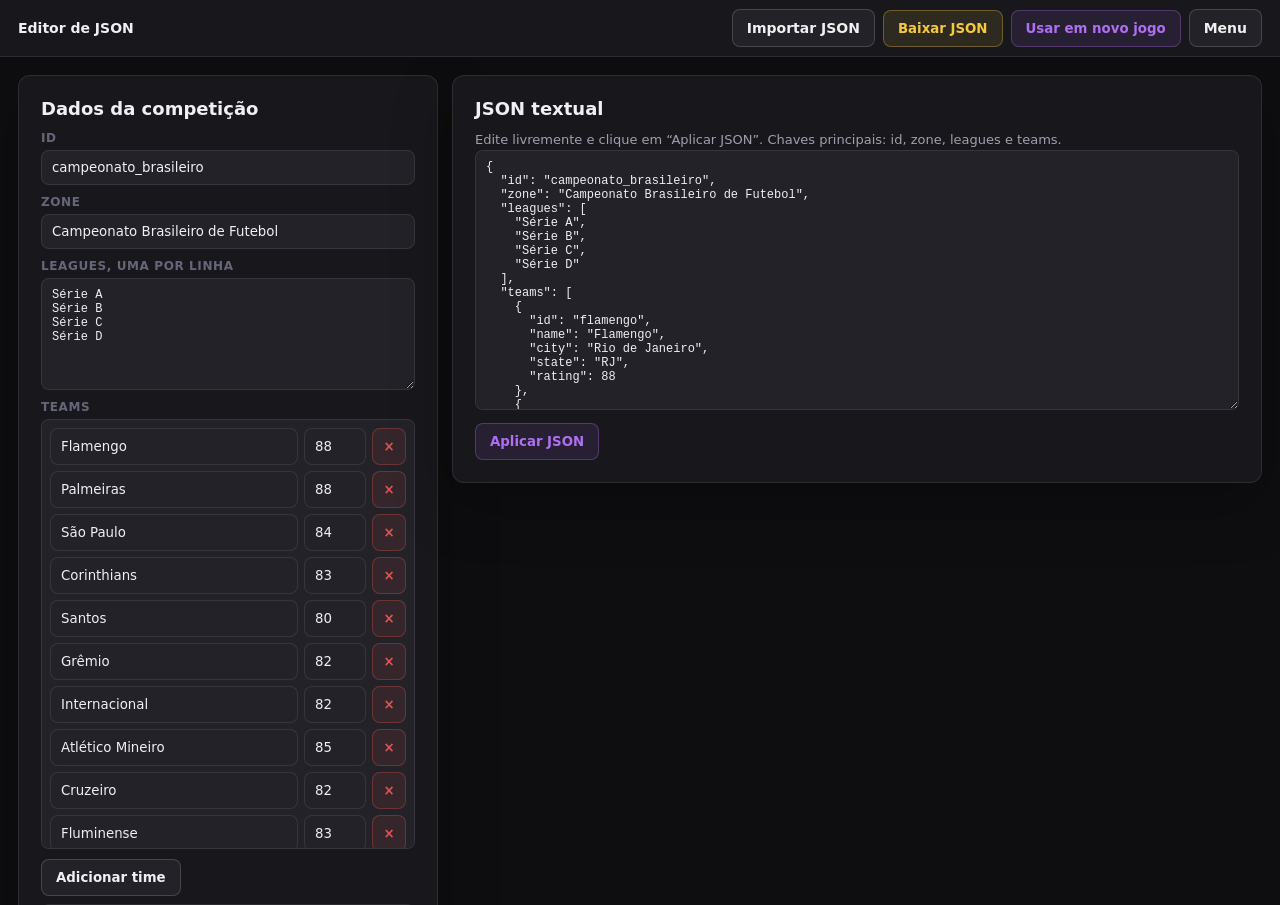
==== views/editor.html @ fa1780f6 "update" ====
<!DOCTYPE html><html lang="pt-BR"><head><meta charset="UTF-8"><meta name="viewport" content="width=device-width, initial-scale=1.0"><title>Editor</title><link rel="stylesheet" href="../css/style.css"></head><body>
<header class="topbar"><strong>Editor de JSON</strong><div class="row"><label class="btn">Importar JSON<input id="import" type="file" accept="application/json" hidden></label><button id="download" class="btn btn-gold">Baixar JSON</button><button id="save-config" class="btn btn-purple">Usar em novo jogo</button><a class="btn" href="menu.html">Menu</a></div></header>
<main class="content"><div class="editor-layout"><section class="card" style="width:100%"><h2>Dados da competição</h2><div class="field"><label>ID</label><input id="id" class="input"></div><div class="field"><label>Zone</label><input id="zone" class="input"></div><div class="field"><label>Leagues, uma por linha</label><textarea id="leagues" style="min-height:112px"></textarea></div><div class="field"><label>Teams</label><div id="teams" class="team-list"></div></div><button id="add-team" class="btn">Adicionar time</button><div id="validation" class="notice muted"></div></section><section class="card" style="width:100%"><h2>JSON textual</h2><p class="muted">Edite livremente e clique em “Aplicar JSON”. Chaves principais: id, zone, leagues e teams.</p><textarea id="json"></textarea><div class="row" style="margin-top:10px"><button id="apply-json" class="btn btn-purple">Aplicar JSON</button></div></section></div></main><script type="module" src="../js/editor.js"></script></body></html>
---- css/style.css ----
:root{--bg:#0e0e10;--surface:#18181c;--surface2:#222228;--surface3:#2a2a32;--border:rgba(255,255,255,.09);--border2:rgba(255,255,255,.16);--text:#f0f0f2;--text2:#a0a0ad;--text3:#66667a;--green:#22c97a;--red:#e25555;--gold:#f5c842;--purple:#b06ef3;--r:8px;--rl:12px}*{box-sizing:border-box;margin:0;padding:0}body{background:var(--bg);color:var(--text);font-family:'Segoe UI',system-ui,sans-serif;font-size:14px;min-height:100vh}a{color:inherit}.center-page{min-height:100vh;display:grid;place-items:center;padding:24px}.card{background:var(--surface);border:1px solid var(--border);border-radius:var(--rl);padding:22px;width:min(680px,96vw);box-shadow:0 20px 60px rgba(0,0,0,.25)}h1{font-size:26px;margin-bottom:4px}h2{font-size:18px;margin-bottom:12px}.muted{color:var(--text2);font-size:13px;line-height:1.45}.menu-actions{display:grid;gap:10px;margin-top:20px}.btn{padding:10px 14px;border-radius:var(--r);border:1px solid var(--border2);background:var(--surface2);color:var(--text);cursor:pointer;font-weight:600;transition:.13s;text-decoration:none;text-align:center;display:inline-flex;align-items:center;justify-content:center;gap:7px;font-family:inherit}.btn:hover:not(:disabled){background:var(--surface3)}.btn:disabled{opacity:.4;cursor:not-allowed}.btn-gold{background:rgba(245,200,66,.1);border-color:rgba(245,200,66,.32);color:var(--gold)}.btn-purple{background:rgba(176,110,243,.1);border-color:rgba(176,110,243,.32);color:var(--purple)}.btn-red{background:rgba(226,85,85,.1);border-color:rgba(226,85,85,.32);color:var(--red)}.row{display:flex;gap:8px;align-items:center;flex-wrap:wrap}.input,textarea,select{width:100%;background:var(--surface2);color:var(--text);border:1px solid var(--border);border-radius:var(--r);padding:9px 10px;font-family:inherit}textarea{min-height:260px;font-family:ui-monospace,Consolas,monospace;font-size:12px}.field{display:grid;gap:5px;margin:10px 0}.field label{font-size:12px;color:var(--text3);font-weight:700;text-transform:uppercase;letter-spacing:.05em}.topbar{min-height:52px;background:var(--surface);border-bottom:1px solid var(--border);display:flex;justify-content:space-between;align-items:center;padding:9px 18px;position:sticky;top:0;z-index:3;gap:10px;flex-wrap:wrap}.pill{font-size:12px;color:var(--text2);background:var(--surface2);border:1px solid var(--border);padding:4px 10px;border-radius:30px}.app{display:grid;grid-template-columns:260px 1fr;min-height:calc(100vh - 52px)}.sidebar{background:var(--surface);border-right:1px solid var(--border);padding:14px 10px;display:flex;flex-direction:column;gap:6px}.nav-item{padding:8px 10px;border-radius:var(--r);color:var(--text2);cursor:pointer;border:1px solid transparent}.nav-item:hover,.nav-item.active{background:var(--surface2);color:var(--text);border-color:var(--border2)}.sep{height:1px;background:var(--border);margin:8px 0}.sec-label{font-size:10px;color:var(--text3);font-weight:800;letter-spacing:.08em;text-transform:uppercase;padding:6px 8px}.content{padding:18px;overflow:auto;max-height:calc(100vh - 52px)}.tbl-wrap{background:var(--surface);border:1px solid var(--border);border-radius:var(--rl);overflow:auto;margin-top:12px}table{width:100%;border-collapse:collapse;min-width:720px}th,td{padding:7px 8px;border-bottom:1px solid var(--border);font-size:12px;text-align:center;white-space:nowrap}th{background:var(--surface2);color:var(--text3);text-transform:uppercase;font-size:10px;letter-spacing:.06em}td:first-child,th:first-child{text-align:left}.pos-promo{background:rgba(34,201,122,.06)}.pos-releg{background:rgba(226,85,85,.06)}.score-card,.save-card,.notice{background:var(--surface);border:1px solid var(--border);border-radius:var(--r);padding:10px 12px;margin:8px 0}.score-row{display:flex;justify-content:space-between;gap:10px;align-items:center}.score{font-weight:800;font-family:monospace;background:var(--surface2);border-radius:6px;padding:4px 10px}.editor-layout{display:grid;grid-template-columns:minmax(320px,420px) 1fr;gap:14px;align-items:start}.team-list{max-height:430px;overflow:auto;border:1px solid var(--border);border-radius:var(--r);padding:8px;background:var(--surface2)}.team-line{display:grid;grid-template-columns:1fr 62px 34px;gap:6px;margin-bottom:6px}.hidden{display:none!important}.good{color:var(--green)}.bad{color:var(--red)}.warning{color:var(--gold)}@media(max-width:800px){.app,.editor-layout{grid-template-columns:1fr}.sidebar{position:static}.content{max-height:none}.topbar{height:auto}.card{width:96vw}}
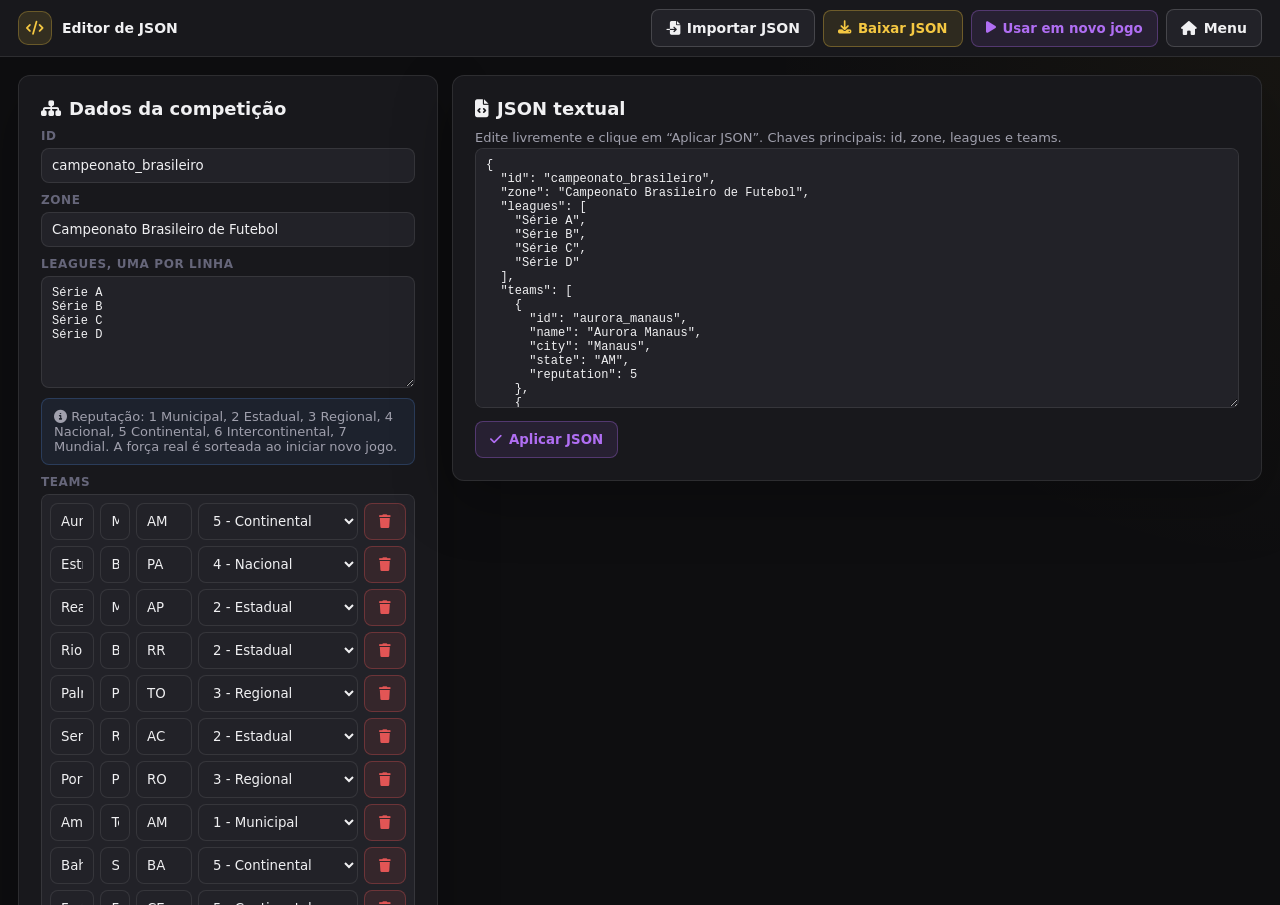
==== commit 4e48fdfe: "teste" ====
--- a/views/editor.html
+++ b/views/editor.html
@@ -1,3 +1,3 @@
-<!DOCTYPE html><html lang="pt-BR"><head><meta charset="UTF-8"><meta name="viewport" content="width=device-width, initial-scale=1.0"><title>Editor</title><link rel="stylesheet" href="../css/style.css"></head><body>
-<header class="topbar"><strong>Editor de JSON</strong><div class="row"><label class="btn">Importar JSON<input id="import" type="file" accept="application/json" hidden></label><button id="download" class="btn btn-gold">Baixar JSON</button><button id="save-config" class="btn btn-purple">Usar em novo jogo</button><a class="btn" href="menu.html">Menu</a></div></header>
-<main class="content"><div class="editor-layout"><section class="card" style="width:100%"><h2>Dados da competição</h2><div class="field"><label>ID</label><input id="id" class="input"></div><div class="field"><label>Zone</label><input id="zone" class="input"></div><div class="field"><label>Leagues, uma por linha</label><textarea id="leagues" style="min-height:112px"></textarea></div><div class="field"><label>Teams</label><div id="teams" class="team-list"></div></div><button id="add-team" class="btn">Adicionar time</button><div id="validation" class="notice muted"></div></section><section class="card" style="width:100%"><h2>JSON textual</h2><p class="muted">Edite livremente e clique em “Aplicar JSON”. Chaves principais: id, zone, leagues e teams.</p><textarea id="json"></textarea><div class="row" style="margin-top:10px"><button id="apply-json" class="btn btn-purple">Aplicar JSON</button></div></section></div></main><script type="module" src="../js/editor.js"></script></body></html>
+<!DOCTYPE html><html lang="pt-BR"><head><meta charset="UTF-8"><meta name="viewport" content="width=device-width, initial-scale=1.0"><title>Editor</title><link rel="stylesheet" href="https://cdnjs.cloudflare.com/ajax/libs/font-awesome/6.5.2/css/all.min.css"><link rel="stylesheet" href="../css/style.css"></head><body>
+<header class="topbar"><div class="brand"><div class="brand-icon"><i class="fa-solid fa-code"></i></div><strong>Editor de JSON</strong></div><div class="row"><label class="btn"><i class="fa-solid fa-file-import"></i>Importar JSON<input id="import" type="file" accept="application/json" hidden></label><button id="download" class="btn btn-gold"><i class="fa-solid fa-download"></i>Baixar JSON</button><button id="save-config" class="btn btn-purple"><i class="fa-solid fa-play"></i>Usar em novo jogo</button><a class="btn" href="menu.html"><i class="fa-solid fa-house"></i>Menu</a></div></header>
+<main class="content"><div class="editor-layout"><section class="card" style="width:100%"><h2 class="section-title"><i class="fa-solid fa-sitemap"></i>Dados da competição</h2><div class="field"><label>ID</label><input id="id" class="input"></div><div class="field"><label>Zone</label><input id="zone" class="input"></div><div class="field"><label>Leagues, uma por linha</label><textarea id="leagues" style="min-height:112px"></textarea></div><div class="hint"><i class="fa-solid fa-circle-info"></i> Reputação: 1 Municipal, 2 Estadual, 3 Regional, 4 Nacional, 5 Continental, 6 Intercontinental, 7 Mundial. A força real é sorteada ao iniciar novo jogo.</div><div class="field"><label>Teams</label><div id="teams" class="team-list"></div></div><button id="add-team" class="btn"><i class="fa-solid fa-plus"></i>Adicionar time</button><div id="validation" class="notice muted"></div></section><section class="card" style="width:100%"><h2 class="section-title"><i class="fa-solid fa-file-code"></i>JSON textual</h2><p class="muted">Edite livremente e clique em “Aplicar JSON”. Chaves principais: id, zone, leagues e teams.</p><textarea id="json"></textarea><div class="row" style="margin-top:10px"><button id="apply-json" class="btn btn-purple"><i class="fa-solid fa-check"></i>Aplicar JSON</button></div></section></div></main><script type="module" src="../js/editor.js"></script></body></html>
--- a/css/style.css
+++ b/css/style.css
@@ -1 +1,8 @@
-:root{--bg:#0e0e10;--surface:#18181c;--surface2:#222228;--surface3:#2a2a32;--border:rgba(255,255,255,.09);--border2:rgba(255,255,255,.16);--text:#f0f0f2;--text2:#a0a0ad;--text3:#66667a;--green:#22c97a;--red:#e25555;--gold:#f5c842;--purple:#b06ef3;--r:8px;--rl:12px}*{box-sizing:border-box;margin:0;padding:0}body{background:var(--bg);color:var(--text);font-family:'Segoe UI',system-ui,sans-serif;font-size:14px;min-height:100vh}a{color:inherit}.center-page{min-height:100vh;display:grid;place-items:center;padding:24px}.card{background:var(--surface);border:1px solid var(--border);border-radius:var(--rl);padding:22px;width:min(680px,96vw);box-shadow:0 20px 60px rgba(0,0,0,.25)}h1{font-size:26px;margin-bottom:4px}h2{font-size:18px;margin-bottom:12px}.muted{color:var(--text2);font-size:13px;line-height:1.45}.menu-actions{display:grid;gap:10px;margin-top:20px}.btn{padding:10px 14px;border-radius:var(--r);border:1px solid var(--border2);background:var(--surface2);color:var(--text);cursor:pointer;font-weight:600;transition:.13s;text-decoration:none;text-align:center;display:inline-flex;align-items:center;justify-content:center;gap:7px;font-family:inherit}.btn:hover:not(:disabled){background:var(--surface3)}.btn:disabled{opacity:.4;cursor:not-allowed}.btn-gold{background:rgba(245,200,66,.1);border-color:rgba(245,200,66,.32);color:var(--gold)}.btn-purple{background:rgba(176,110,243,.1);border-color:rgba(176,110,243,.32);color:var(--purple)}.btn-red{background:rgba(226,85,85,.1);border-color:rgba(226,85,85,.32);color:var(--red)}.row{display:flex;gap:8px;align-items:center;flex-wrap:wrap}.input,textarea,select{width:100%;background:var(--surface2);color:var(--text);border:1px solid var(--border);border-radius:var(--r);padding:9px 10px;font-family:inherit}textarea{min-height:260px;font-family:ui-monospace,Consolas,monospace;font-size:12px}.field{display:grid;gap:5px;margin:10px 0}.field label{font-size:12px;color:var(--text3);font-weight:700;text-transform:uppercase;letter-spacing:.05em}.topbar{min-height:52px;background:var(--surface);border-bottom:1px solid var(--border);display:flex;justify-content:space-between;align-items:center;padding:9px 18px;position:sticky;top:0;z-index:3;gap:10px;flex-wrap:wrap}.pill{font-size:12px;color:var(--text2);background:var(--surface2);border:1px solid var(--border);padding:4px 10px;border-radius:30px}.app{display:grid;grid-template-columns:260px 1fr;min-height:calc(100vh - 52px)}.sidebar{background:var(--surface);border-right:1px solid var(--border);padding:14px 10px;display:flex;flex-direction:column;gap:6px}.nav-item{padding:8px 10px;border-radius:var(--r);color:var(--text2);cursor:pointer;border:1px solid transparent}.nav-item:hover,.nav-item.active{background:var(--surface2);color:var(--text);border-color:var(--border2)}.sep{height:1px;background:var(--border);margin:8px 0}.sec-label{font-size:10px;color:var(--text3);font-weight:800;letter-spacing:.08em;text-transform:uppercase;padding:6px 8px}.content{padding:18px;overflow:auto;max-height:calc(100vh - 52px)}.tbl-wrap{background:var(--surface);border:1px solid var(--border);border-radius:var(--rl);overflow:auto;margin-top:12px}table{width:100%;border-collapse:collapse;min-width:720px}th,td{padding:7px 8px;border-bottom:1px solid var(--border);font-size:12px;text-align:center;white-space:nowrap}th{background:var(--surface2);color:var(--text3);text-transform:uppercase;font-size:10px;letter-spacing:.06em}td:first-child,th:first-child{text-align:left}.pos-promo{background:rgba(34,201,122,.06)}.pos-releg{background:rgba(226,85,85,.06)}.score-card,.save-card,.notice{background:var(--surface);border:1px solid var(--border);border-radius:var(--r);padding:10px 12px;margin:8px 0}.score-row{display:flex;justify-content:space-between;gap:10px;align-items:center}.score{font-weight:800;font-family:monospace;background:var(--surface2);border-radius:6px;padding:4px 10px}.editor-layout{display:grid;grid-template-columns:minmax(320px,420px) 1fr;gap:14px;align-items:start}.team-list{max-height:430px;overflow:auto;border:1px solid var(--border);border-radius:var(--r);padding:8px;background:var(--surface2)}.team-line{display:grid;grid-template-columns:1fr 62px 34px;gap:6px;margin-bottom:6px}.hidden{display:none!important}.good{color:var(--green)}.bad{color:var(--red)}.warning{color:var(--gold)}@media(max-width:800px){.app,.editor-layout{grid-template-columns:1fr}.sidebar{position:static}.content{max-height:none}.topbar{height:auto}.card{width:96vw}}
+:root{--bg:#0e0e10;--surface:#18181c;--surface2:#222228;--surface3:#2a2a32;--border:rgba(255,255,255,.09);--border2:rgba(255,255,255,.16);--text:#f0f0f2;--text2:#a0a0ad;--text3:#66667a;--green:#22c97a;--red:#e25555;--gold:#f5c842;--purple:#b06ef3;--r:8px;--rl:12px}*{box-sizing:border-box;margin:0;padding:0}body{background:var(--bg);color:var(--text);font-family:'Segoe UI',system-ui,sans-serif;font-size:14px;min-height:100vh}a{color:inherit}.center-page{min-height:100vh;display:grid;place-items:center;padding:24px}.card{background:var(--surface);border:1px solid var(--border);border-radius:var(--rl);padding:22px;width:min(680px,96vw);box-shadow:0 20px 60px rgba(0,0,0,.25)}h1{font-size:26px;margin-bottom:4px}h2{font-size:18px;margin-bottom:12px}.muted{color:var(--text2);font-size:13px;line-height:1.45}.menu-actions{display:grid;gap:10px;margin-top:20px}.btn{padding:10px 14px;border-radius:var(--r);border:1px solid var(--border2);background:var(--surface2);color:var(--text);cursor:pointer;font-weight:600;transition:.13s;text-decoration:none;text-align:center;display:inline-flex;align-items:center;justify-content:center;gap:7px;font-family:inherit}.btn:hover:not(:disabled){background:var(--surface3)}.btn:disabled{opacity:.4;cursor:not-allowed}.btn-gold{background:rgba(245,200,66,.1);border-color:rgba(245,200,66,.32);color:var(--gold)}.btn-purple{background:rgba(176,110,243,.1);border-color:rgba(176,110,243,.32);color:var(--purple)}.btn-red{background:rgba(226,85,85,.1);border-color:rgba(226,85,85,.32);color:var(--red)}.row{display:flex;gap:8px;align-items:center;flex-wrap:wrap}.input,textarea,select{width:100%;background:var(--surface2);color:var(--text);border:1px solid var(--border);border-radius:var(--r);padding:9px 10px;font-family:inherit}textarea{min-height:260px;font-family:ui-monospace,Consolas,monospace;font-size:12px}.field{display:grid;gap:5px;margin:10px 0}.field label{font-size:12px;color:var(--text3);font-weight:700;text-transform:uppercase;letter-spacing:.05em}.topbar{min-height:52px;background:var(--surface);border-bottom:1px solid var(--border);display:flex;justify-content:space-between;align-items:center;padding:9px 18px;position:sticky;top:0;z-index:3;gap:10px;flex-wrap:wrap}.pill{font-size:12px;color:var(--text2);background:var(--surface2);border:1px solid var(--border);padding:4px 10px;border-radius:30px}.app{display:grid;grid-template-columns:260px 1fr;min-height:calc(100vh - 52px)}.sidebar{background:var(--surface);border-right:1px solid var(--border);padding:14px 10px;display:flex;flex-direction:column;gap:6px}.nav-item{padding:8px 10px;border-radius:var(--r);color:var(--text2);cursor:pointer;border:1px solid transparent}.nav-item:hover,.nav-item.active{background:var(--surface2);color:var(--text);border-color:var(--border2)}.sep{height:1px;background:var(--border);margin:8px 0}.sec-label{font-size:10px;color:var(--text3);font-weight:800;letter-spacing:.08em;text-transform:uppercase;padding:6px 8px}.content{padding:18px;overflow:auto;max-height:calc(100vh - 52px)}.tbl-wrap{background:var(--surface);border:1px solid var(--border);border-radius:var(--rl);overflow:auto;margin-top:12px}table{width:100%;border-collapse:collapse;min-width:720px}th,td{padding:7px 8px;border-bottom:1px solid var(--border);font-size:12px;text-align:center;white-space:nowrap}th{background:var(--surface2);color:var(--text3);text-transform:uppercase;font-size:10px;letter-spacing:.06em}td:first-child,th:first-child{text-align:left}.pos-promo{background:rgba(34,201,122,.06)}.pos-releg{background:rgba(226,85,85,.06)}.score-card,.save-card,.notice{background:var(--surface);border:1px solid var(--border);border-radius:var(--r);padding:10px 12px;margin:8px 0}.score-row{display:flex;justify-content:space-between;gap:10px;align-items:center}.score{font-weight:800;font-family:monospace;background:var(--surface2);border-radius:6px;padding:4px 10px}.editor-layout{display:grid;grid-template-columns:minmax(320px,420px) 1fr;gap:14px;align-items:start}.team-list{max-height:430px;overflow:auto;border:1px solid var(--border);border-radius:var(--r);padding:8px;background:var(--surface2)}.team-line{display:grid;grid-template-columns:1.5fr 1fr 56px 160px 42px;gap:6px;margin-bottom:6px}.hidden{display:none!important}.good{color:var(--green)}.bad{color:var(--red)}.warning{color:var(--gold)}@media(max-width:800px){.app,.editor-layout{grid-template-columns:1fr}.sidebar{position:static}.content{max-height:none}.topbar{height:auto}.card{width:96vw}}
+
+.brand{display:flex;align-items:center;gap:10px}.brand-icon{display:grid;place-items:center;width:34px;height:34px;border-radius:10px;background:rgba(245,200,66,.12);border:1px solid rgba(245,200,66,.28);color:var(--gold)}
+.dashboard{display:grid;grid-template-columns:repeat(3,minmax(140px,1fr));gap:10px;margin-bottom:14px}.stat-card{background:var(--surface);border:1px solid var(--border);border-radius:var(--r);padding:12px}.stat-card .label{font-size:10px;color:var(--text3);text-transform:uppercase;letter-spacing:.07em;font-weight:800}.stat-card .value{font-size:18px;font-weight:800;margin-top:4px}.sidebar .btn,.sidebar .nav-item{justify-content:flex-start}.nav-item{display:flex;align-items:center;gap:8px}.nav-item .muted{margin-left:auto}.menu-actions .btn{justify-content:flex-start;padding:13px 15px}.score-card{border-left:3px solid var(--gold)}.save-card{border-left:3px solid var(--purple)}tbody td:first-child{min-width:260px}.hint{background:rgba(91,156,246,.08);border:1px solid rgba(91,156,246,.22);border-radius:var(--r);padding:10px 12px;margin:10px 0;color:var(--text2);font-size:13px}.section-title{display:flex;align-items:center;gap:8px;margin-bottom:10px}@media(max-width:900px){.dashboard{grid-template-columns:1fr}.team-line{grid-template-columns:1fr 1fr}.team-line .rm{grid-column:1/-1}}
+
+/* V3 manager polish */
+.manager-header{display:flex;align-items:center;justify-content:space-between;gap:14px;margin-bottom:16px;background:linear-gradient(180deg,var(--surface),rgba(24,24,28,.72));border:1px solid var(--border);border-radius:var(--rl);padding:16px 18px}.manager-header h1{font-size:24px;margin:2px 0 0}.round-box{background:var(--surface2);border:1px solid var(--border);border-radius:var(--r);padding:10px 14px;text-align:right;min-width:112px}.round-box strong{display:block;font-size:18px}.section-head{display:flex;align-items:flex-end;justify-content:space-between;gap:12px;flex-wrap:wrap}.legend-mini{display:flex;gap:12px;color:var(--text2);font-size:12px}.standings-table{min-width:760px}.standings-table th,.standings-table td{padding:8px 9px}.pos-col{width:42px;text-align:center!important;color:var(--text3)}.club-col{text-align:left!important;min-width:220px}.status-col{width:38px;color:var(--text3)}.pos-promo{background:linear-gradient(90deg,rgba(34,201,122,.10),transparent 75%)}.pos-releg{background:linear-gradient(90deg,rgba(226,85,85,.10),transparent 75%)}.pos-promo .status-col{color:var(--green)}.pos-releg .status-col{color:var(--red)}.score-card{padding:9px 11px}.sidebar{gap:5px}.sidebar .btn{padding:9px 11px}.nav-item{padding:8px 10px}.dashboard{display:none}.notice p{margin-top:6px}.notice i{width:16px}.content{background:radial-gradient(circle at top right,rgba(245,200,66,.04),transparent 34%)}
+@media(max-width:800px){.manager-header{align-items:flex-start;flex-direction:column}.round-box{text-align:left}.section-head{align-items:flex-start}.legend-mini{width:100%;justify-content:flex-start}}
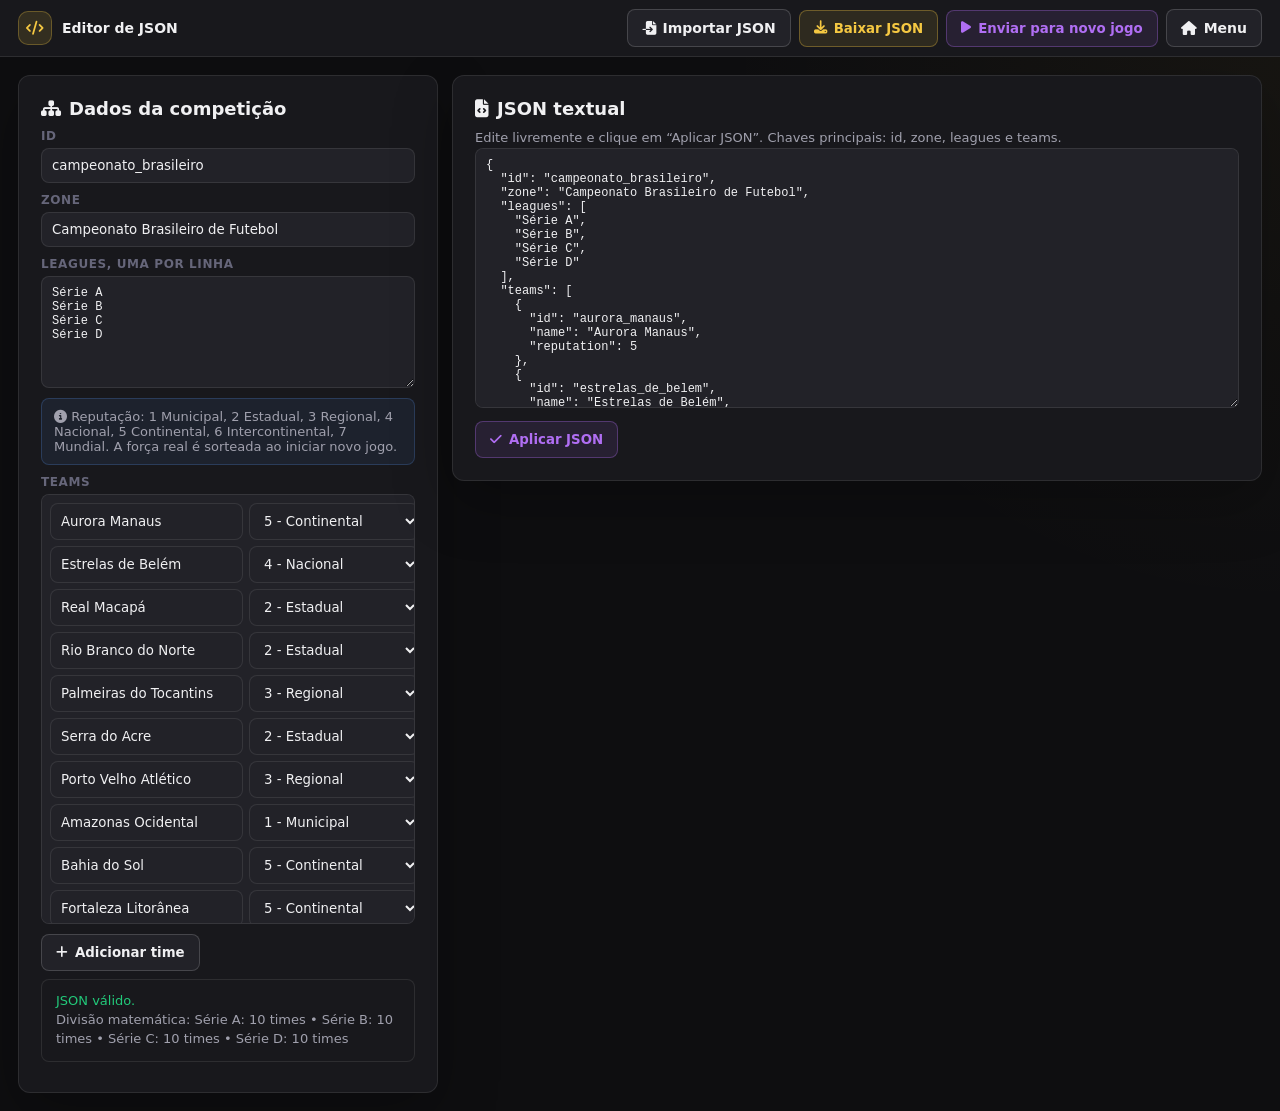
==== commit 9f7b3d65: "atualização" ====
--- a/views/editor.html
+++ b/views/editor.html
@@ -1,3 +1,3 @@
 <!DOCTYPE html><html lang="pt-BR"><head><meta charset="UTF-8"><meta name="viewport" content="width=device-width, initial-scale=1.0"><title>Editor</title><link rel="stylesheet" href="https://cdnjs.cloudflare.com/ajax/libs/font-awesome/6.5.2/css/all.min.css"><link rel="stylesheet" href="../css/style.css"></head><body>
-<header class="topbar"><div class="brand"><div class="brand-icon"><i class="fa-solid fa-code"></i></div><strong>Editor de JSON</strong></div><div class="row"><label class="btn"><i class="fa-solid fa-file-import"></i>Importar JSON<input id="import" type="file" accept="application/json" hidden></label><button id="download" class="btn btn-gold"><i class="fa-solid fa-download"></i>Baixar JSON</button><button id="save-config" class="btn btn-purple"><i class="fa-solid fa-play"></i>Usar em novo jogo</button><a class="btn" href="menu.html"><i class="fa-solid fa-house"></i>Menu</a></div></header>
+<header class="topbar"><div class="brand"><div class="brand-icon"><i class="fa-solid fa-code"></i></div><strong>Editor de JSON</strong></div><div class="row"><label class="btn"><i class="fa-solid fa-file-import"></i>Importar JSON<input id="import" type="file" accept="application/json" hidden></label><button id="download" class="btn btn-gold"><i class="fa-solid fa-download"></i>Baixar JSON</button><button id="save-config" class="btn btn-purple"><i class="fa-solid fa-play"></i>Enviar para novo jogo</button><a class="btn" href="menu.html"><i class="fa-solid fa-house"></i>Menu</a></div></header>
 <main class="content"><div class="editor-layout"><section class="card" style="width:100%"><h2 class="section-title"><i class="fa-solid fa-sitemap"></i>Dados da competição</h2><div class="field"><label>ID</label><input id="id" class="input"></div><div class="field"><label>Zone</label><input id="zone" class="input"></div><div class="field"><label>Leagues, uma por linha</label><textarea id="leagues" style="min-height:112px"></textarea></div><div class="hint"><i class="fa-solid fa-circle-info"></i> Reputação: 1 Municipal, 2 Estadual, 3 Regional, 4 Nacional, 5 Continental, 6 Intercontinental, 7 Mundial. A força real é sorteada ao iniciar novo jogo.</div><div class="field"><label>Teams</label><div id="teams" class="team-list"></div></div><button id="add-team" class="btn"><i class="fa-solid fa-plus"></i>Adicionar time</button><div id="validation" class="notice muted"></div></section><section class="card" style="width:100%"><h2 class="section-title"><i class="fa-solid fa-file-code"></i>JSON textual</h2><p class="muted">Edite livremente e clique em “Aplicar JSON”. Chaves principais: id, zone, leagues e teams.</p><textarea id="json"></textarea><div class="row" style="margin-top:10px"><button id="apply-json" class="btn btn-purple"><i class="fa-solid fa-check"></i>Aplicar JSON</button></div></section></div></main><script type="module" src="../js/editor.js"></script></body></html>
--- a/css/style.css
+++ b/css/style.css
@@ -1,8 +1 @@
-:root{--bg:#0e0e10;--surface:#18181c;--surface2:#222228;--surface3:#2a2a32;--border:rgba(255,255,255,.09);--border2:rgba(255,255,255,.16);--text:#f0f0f2;--text2:#a0a0ad;--text3:#66667a;--green:#22c97a;--red:#e25555;--gold:#f5c842;--purple:#b06ef3;--r:8px;--rl:12px}*{box-sizing:border-box;margin:0;padding:0}body{background:var(--bg);color:var(--text);font-family:'Segoe UI',system-ui,sans-serif;font-size:14px;min-height:100vh}a{color:inherit}.center-page{min-height:100vh;display:grid;place-items:center;padding:24px}.card{background:var(--surface);border:1px solid var(--border);border-radius:var(--rl);padding:22px;width:min(680px,96vw);box-shadow:0 20px 60px rgba(0,0,0,.25)}h1{font-size:26px;margin-bottom:4px}h2{font-size:18px;margin-bottom:12px}.muted{color:var(--text2);font-size:13px;line-height:1.45}.menu-actions{display:grid;gap:10px;margin-top:20px}.btn{padding:10px 14px;border-radius:var(--r);border:1px solid var(--border2);background:var(--surface2);color:var(--text);cursor:pointer;font-weight:600;transition:.13s;text-decoration:none;text-align:center;display:inline-flex;align-items:center;justify-content:center;gap:7px;font-family:inherit}.btn:hover:not(:disabled){background:var(--surface3)}.btn:disabled{opacity:.4;cursor:not-allowed}.btn-gold{background:rgba(245,200,66,.1);border-color:rgba(245,200,66,.32);color:var(--gold)}.btn-purple{background:rgba(176,110,243,.1);border-color:rgba(176,110,243,.32);color:var(--purple)}.btn-red{background:rgba(226,85,85,.1);border-color:rgba(226,85,85,.32);color:var(--red)}.row{display:flex;gap:8px;align-items:center;flex-wrap:wrap}.input,textarea,select{width:100%;background:var(--surface2);color:var(--text);border:1px solid var(--border);border-radius:var(--r);padding:9px 10px;font-family:inherit}textarea{min-height:260px;font-family:ui-monospace,Consolas,monospace;font-size:12px}.field{display:grid;gap:5px;margin:10px 0}.field label{font-size:12px;color:var(--text3);font-weight:700;text-transform:uppercase;letter-spacing:.05em}.topbar{min-height:52px;background:var(--surface);border-bottom:1px solid var(--border);display:flex;justify-content:space-between;align-items:center;padding:9px 18px;position:sticky;top:0;z-index:3;gap:10px;flex-wrap:wrap}.pill{font-size:12px;color:var(--text2);background:var(--surface2);border:1px solid var(--border);padding:4px 10px;border-radius:30px}.app{display:grid;grid-template-columns:260px 1fr;min-height:calc(100vh - 52px)}.sidebar{background:var(--surface);border-right:1px solid var(--border);padding:14px 10px;display:flex;flex-direction:column;gap:6px}.nav-item{padding:8px 10px;border-radius:var(--r);color:var(--text2);cursor:pointer;border:1px solid transparent}.nav-item:hover,.nav-item.active{background:var(--surface2);color:var(--text);border-color:var(--border2)}.sep{height:1px;background:var(--border);margin:8px 0}.sec-label{font-size:10px;color:var(--text3);font-weight:800;letter-spacing:.08em;text-transform:uppercase;padding:6px 8px}.content{padding:18px;overflow:auto;max-height:calc(100vh - 52px)}.tbl-wrap{background:var(--surface);border:1px solid var(--border);border-radius:var(--rl);overflow:auto;margin-top:12px}table{width:100%;border-collapse:collapse;min-width:720px}th,td{padding:7px 8px;border-bottom:1px solid var(--border);font-size:12px;text-align:center;white-space:nowrap}th{background:var(--surface2);color:var(--text3);text-transform:uppercase;font-size:10px;letter-spacing:.06em}td:first-child,th:first-child{text-align:left}.pos-promo{background:rgba(34,201,122,.06)}.pos-releg{background:rgba(226,85,85,.06)}.score-card,.save-card,.notice{background:var(--surface);border:1px solid var(--border);border-radius:var(--r);padding:10px 12px;margin:8px 0}.score-row{display:flex;justify-content:space-between;gap:10px;align-items:center}.score{font-weight:800;font-family:monospace;background:var(--surface2);border-radius:6px;padding:4px 10px}.editor-layout{display:grid;grid-template-columns:minmax(320px,420px) 1fr;gap:14px;align-items:start}.team-list{max-height:430px;overflow:auto;border:1px solid var(--border);border-radius:var(--r);padding:8px;background:var(--surface2)}.team-line{display:grid;grid-template-columns:1.5fr 1fr 56px 160px 42px;gap:6px;margin-bottom:6px}.hidden{display:none!important}.good{color:var(--green)}.bad{color:var(--red)}.warning{color:var(--gold)}@media(max-width:800px){.app,.editor-layout{grid-template-columns:1fr}.sidebar{position:static}.content{max-height:none}.topbar{height:auto}.card{width:96vw}}
-
-.brand{display:flex;align-items:center;gap:10px}.brand-icon{display:grid;place-items:center;width:34px;height:34px;border-radius:10px;background:rgba(245,200,66,.12);border:1px solid rgba(245,200,66,.28);color:var(--gold)}
-.dashboard{display:grid;grid-template-columns:repeat(3,minmax(140px,1fr));gap:10px;margin-bottom:14px}.stat-card{background:var(--surface);border:1px solid var(--border);border-radius:var(--r);padding:12px}.stat-card .label{font-size:10px;color:var(--text3);text-transform:uppercase;letter-spacing:.07em;font-weight:800}.stat-card .value{font-size:18px;font-weight:800;margin-top:4px}.sidebar .btn,.sidebar .nav-item{justify-content:flex-start}.nav-item{display:flex;align-items:center;gap:8px}.nav-item .muted{margin-left:auto}.menu-actions .btn{justify-content:flex-start;padding:13px 15px}.score-card{border-left:3px solid var(--gold)}.save-card{border-left:3px solid var(--purple)}tbody td:first-child{min-width:260px}.hint{background:rgba(91,156,246,.08);border:1px solid rgba(91,156,246,.22);border-radius:var(--r);padding:10px 12px;margin:10px 0;color:var(--text2);font-size:13px}.section-title{display:flex;align-items:center;gap:8px;margin-bottom:10px}@media(max-width:900px){.dashboard{grid-template-columns:1fr}.team-line{grid-template-columns:1fr 1fr}.team-line .rm{grid-column:1/-1}}
-
-/* V3 manager polish */
-.manager-header{display:flex;align-items:center;justify-content:space-between;gap:14px;margin-bottom:16px;background:linear-gradient(180deg,var(--surface),rgba(24,24,28,.72));border:1px solid var(--border);border-radius:var(--rl);padding:16px 18px}.manager-header h1{font-size:24px;margin:2px 0 0}.round-box{background:var(--surface2);border:1px solid var(--border);border-radius:var(--r);padding:10px 14px;text-align:right;min-width:112px}.round-box strong{display:block;font-size:18px}.section-head{display:flex;align-items:flex-end;justify-content:space-between;gap:12px;flex-wrap:wrap}.legend-mini{display:flex;gap:12px;color:var(--text2);font-size:12px}.standings-table{min-width:760px}.standings-table th,.standings-table td{padding:8px 9px}.pos-col{width:42px;text-align:center!important;color:var(--text3)}.club-col{text-align:left!important;min-width:220px}.status-col{width:38px;color:var(--text3)}.pos-promo{background:linear-gradient(90deg,rgba(34,201,122,.10),transparent 75%)}.pos-releg{background:linear-gradient(90deg,rgba(226,85,85,.10),transparent 75%)}.pos-promo .status-col{color:var(--green)}.pos-releg .status-col{color:var(--red)}.score-card{padding:9px 11px}.sidebar{gap:5px}.sidebar .btn{padding:9px 11px}.nav-item{padding:8px 10px}.dashboard{display:none}.notice p{margin-top:6px}.notice i{width:16px}.content{background:radial-gradient(circle at top right,rgba(245,200,66,.04),transparent 34%)}
-@media(max-width:800px){.manager-header{align-items:flex-start;flex-direction:column}.round-box{text-align:left}.section-head{align-items:flex-start}.legend-mini{width:100%;justify-content:flex-start}}
+:root{--bg:#0e0e10;--surface:#18181c;--surface2:#222228;--surface3:#2a2a32;--border:rgba(255,255,255,.09);--border2:rgba(255,255,255,.16);--text:#f0f0f2;--text2:#a0a0ad;--text3:#66667a;--green:#22c97a;--red:#e25555;--gold:#f5c842;--purple:#b06ef3;--blue:#5b9cf6;--r:8px;--rl:12px}*{box-sizing:border-box;margin:0;padding:0}body{background:var(--bg);color:var(--text);font-family:'Segoe UI',system-ui,sans-serif;font-size:14px;min-height:100vh}a{color:inherit}.center-page{min-height:100vh;display:grid;place-items:center;padding:24px}.card{background:var(--surface);border:1px solid var(--border);border-radius:var(--rl);padding:22px;width:min(760px,96vw);box-shadow:0 20px 60px rgba(0,0,0,.25)}h1{font-size:26px;margin-bottom:4px}h2{font-size:18px;margin-bottom:12px}.muted{color:var(--text2);font-size:13px;line-height:1.45}.btn{padding:10px 14px;border-radius:var(--r);border:1px solid var(--border2);background:var(--surface2);color:var(--text);cursor:pointer;font-weight:600;transition:.13s;text-decoration:none;text-align:center;display:inline-flex;align-items:center;justify-content:center;gap:7px;font-family:inherit}.btn:hover:not(:disabled){background:var(--surface3)}.btn:disabled{opacity:.4;cursor:not-allowed}.btn-gold{background:rgba(245,200,66,.1);border-color:rgba(245,200,66,.32);color:var(--gold)}.btn-purple{background:rgba(176,110,243,.1);border-color:rgba(176,110,243,.32);color:var(--purple)}.btn-red{background:rgba(226,85,85,.1);border-color:rgba(226,85,85,.32);color:var(--red)}.icon-btn{width:38px;height:38px;padding:0}.row{display:flex;gap:8px;align-items:center;flex-wrap:wrap}.input,textarea,select{background:var(--surface2);color:var(--text);border:1px solid var(--border);border-radius:var(--r);padding:9px 10px;font-family:inherit}textarea{width:100%;min-height:260px;font-family:ui-monospace,Consolas,monospace;font-size:12px}.field{display:grid;gap:5px;margin:10px 0}.field label{font-size:12px;color:var(--text3);font-weight:700;text-transform:uppercase;letter-spacing:.05em}.topbar{min-height:52px;background:var(--surface);border-bottom:1px solid var(--border);display:flex;justify-content:space-between;align-items:center;padding:9px 18px;position:sticky;top:0;z-index:5;gap:12px;flex-wrap:wrap}.game-topbar{align-items:center}.pill{font-size:12px;color:var(--text2);background:var(--surface2);border:1px solid var(--border);padding:4px 10px;border-radius:30px}.content{padding:18px;overflow:auto;min-height:calc(100vh - 52px);background:radial-gradient(circle at top right,rgba(245,200,66,.04),transparent 34%)}.game-content{max-width:1280px;margin:0 auto;width:100%}.sep{height:1px;background:var(--border);margin:12px 0}.hidden{display:none!important}.good{color:var(--green)}.bad{color:var(--red)}.warning{color:var(--gold)}.brand{display:flex;align-items:center;gap:10px}.brand-icon{display:grid;place-items:center;width:34px;height:34px;border-radius:10px;background:rgba(245,200,66,.12);border:1px solid rgba(245,200,66,.28);color:var(--gold)}.menu-actions{display:grid;gap:10px;margin-top:18px}.menu-actions .btn{justify-content:flex-start;padding:13px 15px}.slot-card{display:flex;align-items:center;justify-content:space-between;gap:12px}.save-card,.notice{background:var(--surface);border:1px solid var(--border);border-radius:var(--r);padding:12px 14px;margin:8px 0}.save-card{border-left:3px solid var(--purple)}.hint{background:rgba(91,156,246,.08);border:1px solid rgba(91,156,246,.22);border-radius:var(--r);padding:10px 12px;margin:10px 0;color:var(--text2);font-size:13px}.section-title{display:flex;align-items:center;gap:8px;margin-bottom:10px}.section-head{display:flex;align-items:center;justify-content:space-between;gap:12px;flex-wrap:wrap}.tabs{display:flex;align-items:center;gap:4px;background:var(--surface2);border:1px solid var(--border);border-radius:999px;padding:4px}.tab{border:0;background:transparent;color:var(--text2);border-radius:999px;padding:8px 12px;cursor:pointer;font-weight:700;font-family:inherit;display:flex;align-items:center;gap:7px}.tab:hover,.tab.active{background:var(--surface3);color:var(--text)}.league-select{min-width:150px}.manager-header{display:flex;align-items:center;justify-content:space-between;gap:14px;margin-bottom:16px;background:linear-gradient(180deg,var(--surface),rgba(24,24,28,.72));border:1px solid var(--border);border-radius:var(--rl);padding:16px 18px}.manager-header h1{font-size:24px;margin:2px 0 0}.manager-actions{display:flex;align-items:center;gap:10px}.round-box{background:var(--surface2);border:1px solid var(--border);border-radius:var(--r);padding:10px 14px;text-align:right;min-width:126px}.round-box strong{display:block;font-size:18px}.round-box small{display:block;margin-top:2px}.tbl-wrap{background:var(--surface);border:1px solid var(--border);border-radius:var(--rl);overflow:auto;margin-top:12px}.tbl-wrap.compact table{min-width:640px}table{width:100%;border-collapse:collapse;min-width:760px}th,td{padding:8px 9px;border-bottom:1px solid var(--border);font-size:12px;text-align:center;white-space:nowrap}th{background:var(--surface2);color:var(--text3);text-transform:uppercase;font-size:10px;letter-spacing:.06em}.pos-col{width:34px!important;min-width:34px!important;max-width:34px!important;text-align:center!important;color:var(--text3);padding-left:6px!important;padding-right:6px!important}.club-col{text-align:left!important;min-width:220px}.pts{font-weight:900;color:var(--text)}.pos-promo{background:linear-gradient(90deg,rgba(34,201,122,.10),transparent 75%)}.pos-releg{background:linear-gradient(90deg,rgba(226,85,85,.10),transparent 75%)}.zone-tag{display:inline-block;margin-left:8px;font-size:10px;color:var(--text2);border:1px solid var(--border);background:var(--surface2);border-radius:999px;padding:2px 7px;font-weight:700}.round-results{background:var(--surface);border:1px solid var(--border);border-radius:var(--rl);padding:12px;margin:10px 0}.round-results h3{font-size:13px;color:var(--text2);margin-bottom:8px}.results-grid{display:grid;grid-template-columns:repeat(auto-fill,minmax(250px,1fr));gap:7px}.match-line{display:grid;grid-template-columns:1fr 58px 1fr;gap:8px;align-items:center;background:var(--surface2);border:1px solid var(--border);border-radius:var(--r);padding:8px 10px;font-size:12px}.match-line span:first-child{text-align:right}.match-line strong{text-align:center;font-family:ui-monospace,Consolas,monospace;color:var(--text);font-size:13px}.modal-overlay{display:none;position:fixed;inset:0;background:rgba(0,0,0,.72);z-index:10;align-items:center;justify-content:center;padding:20px}.modal-overlay.on{display:flex}.modal{background:var(--surface);border:1px solid var(--border2);border-radius:var(--rl);padding:18px;width:min(420px,96vw);box-shadow:0 24px 70px rgba(0,0,0,.4)}.editor-layout{display:grid;grid-template-columns:minmax(320px,420px) 1fr;gap:14px;align-items:start}.team-list{max-height:430px;overflow:auto;border:1px solid var(--border);border-radius:var(--r);padding:8px;background:var(--surface2)}.team-line{display:grid;grid-template-columns:1fr 170px 42px;gap:6px;margin-bottom:6px}.notice p{margin-top:6px}.notice i{width:16px}@media(max-width:1000px){.tabs{order:3;width:100%;justify-content:center}.manager-header{align-items:flex-start;flex-direction:column}.manager-actions{width:100%;justify-content:space-between}.slot-card{align-items:flex-start;flex-direction:column}.editor-layout{grid-template-columns:1fr}}@media(max-width:700px){.topbar{align-items:flex-start}.tabs{overflow:auto;justify-content:flex-start;border-radius:var(--r);width:100%}.tab{white-space:nowrap}.manager-actions{align-items:stretch;flex-direction:column}.round-box{text-align:left}.results-grid{grid-template-columns:1fr}.team-line{grid-template-columns:1fr}.team-line .rm{width:100%}.card{width:96vw}}
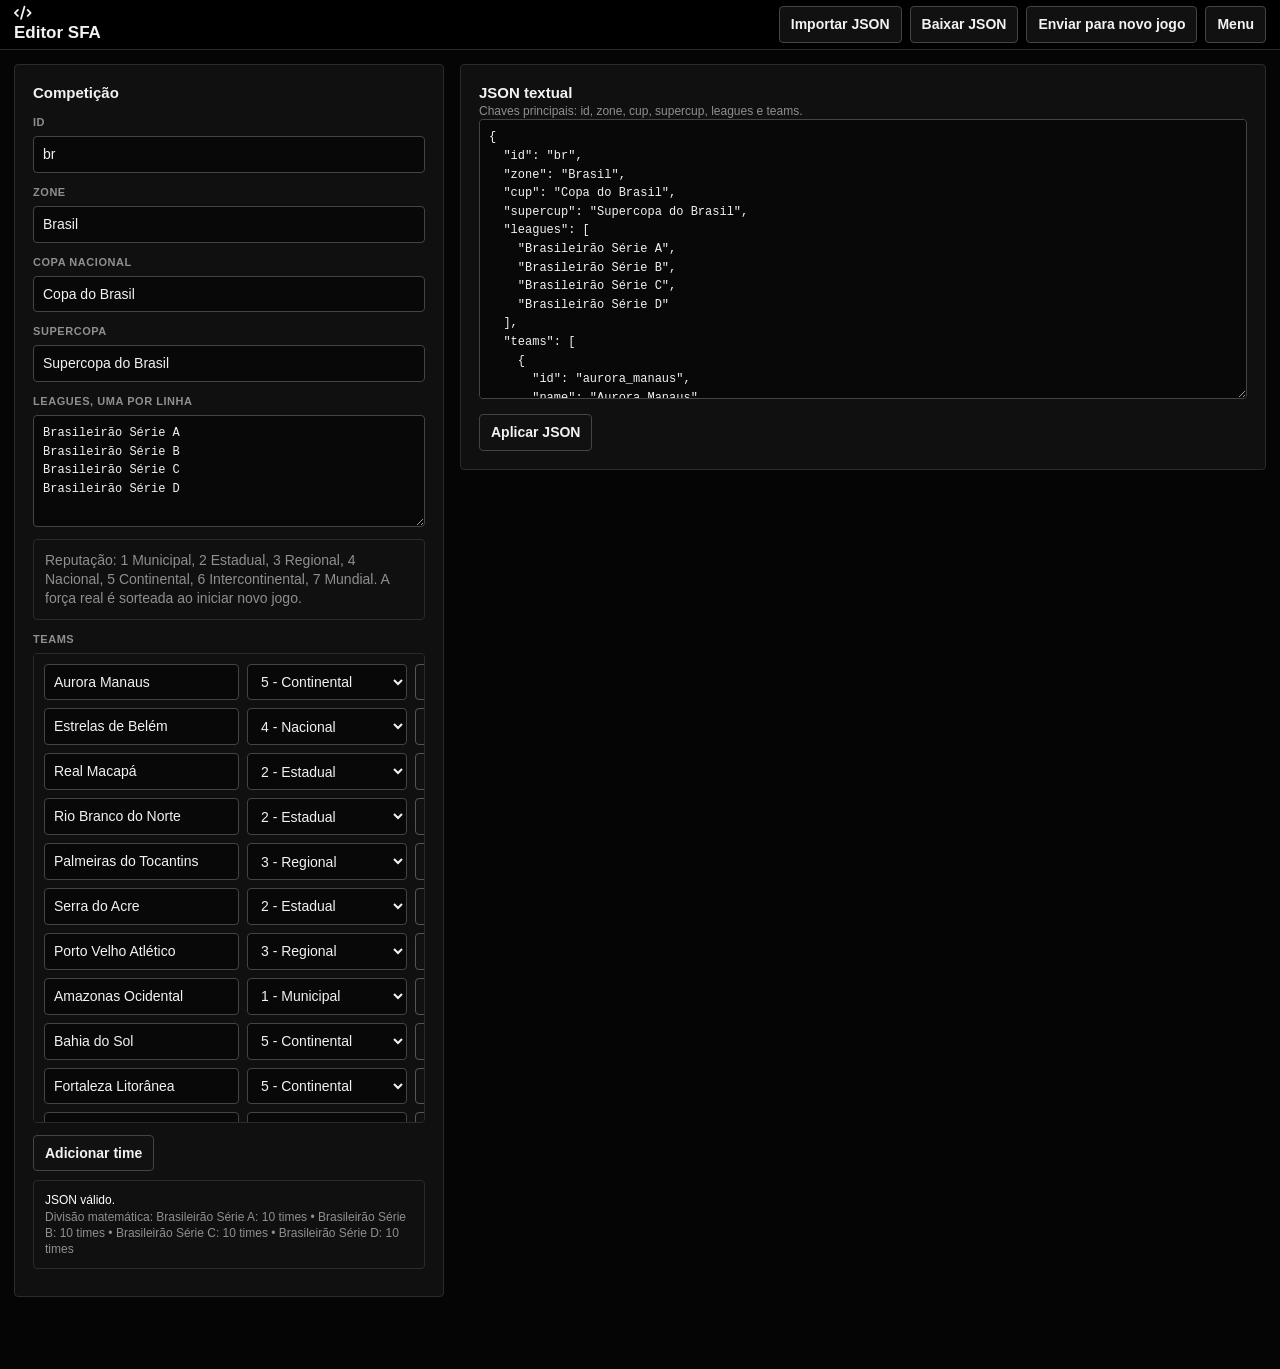
==== commit ef6b71e7: "teste" ====
--- a/views/editor.html
+++ b/views/editor.html
@@ -1,3 +1,3 @@
-<!DOCTYPE html><html lang="pt-BR"><head><meta charset="UTF-8"><meta name="viewport" content="width=device-width, initial-scale=1.0"><title>Editor</title><link rel="stylesheet" href="https://cdnjs.cloudflare.com/ajax/libs/font-awesome/6.5.2/css/all.min.css"><link rel="stylesheet" href="../css/style.css"></head><body>
-<header class="topbar"><div class="brand"><div class="brand-icon"><i class="fa-solid fa-code"></i></div><strong>Editor de JSON</strong></div><div class="row"><label class="btn"><i class="fa-solid fa-file-import"></i>Importar JSON<input id="import" type="file" accept="application/json" hidden></label><button id="download" class="btn btn-gold"><i class="fa-solid fa-download"></i>Baixar JSON</button><button id="save-config" class="btn btn-purple"><i class="fa-solid fa-play"></i>Enviar para novo jogo</button><a class="btn" href="menu.html"><i class="fa-solid fa-house"></i>Menu</a></div></header>
-<main class="content"><div class="editor-layout"><section class="card" style="width:100%"><h2 class="section-title"><i class="fa-solid fa-sitemap"></i>Dados da competição</h2><div class="field"><label>ID</label><input id="id" class="input"></div><div class="field"><label>Zone</label><input id="zone" class="input"></div><div class="field"><label>Leagues, uma por linha</label><textarea id="leagues" style="min-height:112px"></textarea></div><div class="hint"><i class="fa-solid fa-circle-info"></i> Reputação: 1 Municipal, 2 Estadual, 3 Regional, 4 Nacional, 5 Continental, 6 Intercontinental, 7 Mundial. A força real é sorteada ao iniciar novo jogo.</div><div class="field"><label>Teams</label><div id="teams" class="team-list"></div></div><button id="add-team" class="btn"><i class="fa-solid fa-plus"></i>Adicionar time</button><div id="validation" class="notice muted"></div></section><section class="card" style="width:100%"><h2 class="section-title"><i class="fa-solid fa-file-code"></i>JSON textual</h2><p class="muted">Edite livremente e clique em “Aplicar JSON”. Chaves principais: id, zone, leagues e teams.</p><textarea id="json"></textarea><div class="row" style="margin-top:10px"><button id="apply-json" class="btn btn-purple"><i class="fa-solid fa-check"></i>Aplicar JSON</button></div></section></div></main><script type="module" src="../js/editor.js"></script></body></html>+<!DOCTYPE html><html lang="pt-BR"><head><meta charset="UTF-8"><meta name="viewport" content="width=device-width, initial-scale=1.0"><title>Editor - SFA</title><link rel="stylesheet" href="https://cdnjs.cloudflare.com/ajax/libs/font-awesome/6.5.2/css/all.min.css"><link rel="stylesheet" href="../css/style.css"></head><body>
+<header class="topbar"><div class="brand"><div class="brand-icon"><i class="fa-solid fa-code"></i></div><strong>Editor SFA</strong></div><div class="row"><label class="btn">Importar JSON<input id="import" type="file" accept="application/json" hidden></label><button id="download" class="btn btn-gold">Baixar JSON</button><button id="save-config" class="btn btn-purple">Enviar para novo jogo</button><a class="btn" href="menu.html">Menu</a></div></header>
+<main class="content"><div class="editor-layout"><section class="card" style="width:100%"><h2 class="section-title">Competição</h2><div class="field"><label>ID</label><input id="id" class="input"></div><div class="field"><label>Zone</label><input id="zone" class="input"></div><div class="field"><label>Copa nacional</label><input id="cup" class="input" placeholder="Ex.: Copa Nacional"></div><div class="field"><label>Supercopa</label><input id="supercup" class="input" placeholder="Ex.: Supercopa Nacional"></div><div class="field"><label>Leagues, uma por linha</label><textarea id="leagues" style="min-height:112px"></textarea></div><div class="hint">Reputação: 1 Municipal, 2 Estadual, 3 Regional, 4 Nacional, 5 Continental, 6 Intercontinental, 7 Mundial. A força real é sorteada ao iniciar novo jogo.</div><div class="field"><label>Teams</label><div id="teams" class="team-list"></div></div><button id="add-team" class="btn">Adicionar time</button><div id="validation" class="notice muted"></div></section><section class="card" style="width:100%"><h2 class="section-title">JSON textual</h2><p class="muted">Chaves principais: id, zone, cup, supercup, leagues e teams.</p><textarea id="json"></textarea><div class="row" style="margin-top:10px"><button id="apply-json" class="btn btn-purple">Aplicar JSON</button></div></section></div></main><script type="module" src="../js/editor.js"></script></body></html>
--- a/css/style.css
+++ b/css/style.css
@@ -1 +1,40 @@
-:root{--bg:#0e0e10;--surface:#18181c;--surface2:#222228;--surface3:#2a2a32;--border:rgba(255,255,255,.09);--border2:rgba(255,255,255,.16);--text:#f0f0f2;--text2:#a0a0ad;--text3:#66667a;--green:#22c97a;--red:#e25555;--gold:#f5c842;--purple:#b06ef3;--blue:#5b9cf6;--r:8px;--rl:12px}*{box-sizing:border-box;margin:0;padding:0}body{background:var(--bg);color:var(--text);font-family:'Segoe UI',system-ui,sans-serif;font-size:14px;min-height:100vh}a{color:inherit}.center-page{min-height:100vh;display:grid;place-items:center;padding:24px}.card{background:var(--surface);border:1px solid var(--border);border-radius:var(--rl);padding:22px;width:min(760px,96vw);box-shadow:0 20px 60px rgba(0,0,0,.25)}h1{font-size:26px;margin-bottom:4px}h2{font-size:18px;margin-bottom:12px}.muted{color:var(--text2);font-size:13px;line-height:1.45}.btn{padding:10px 14px;border-radius:var(--r);border:1px solid var(--border2);background:var(--surface2);color:var(--text);cursor:pointer;font-weight:600;transition:.13s;text-decoration:none;text-align:center;display:inline-flex;align-items:center;justify-content:center;gap:7px;font-family:inherit}.btn:hover:not(:disabled){background:var(--surface3)}.btn:disabled{opacity:.4;cursor:not-allowed}.btn-gold{background:rgba(245,200,66,.1);border-color:rgba(245,200,66,.32);color:var(--gold)}.btn-purple{background:rgba(176,110,243,.1);border-color:rgba(176,110,243,.32);color:var(--purple)}.btn-red{background:rgba(226,85,85,.1);border-color:rgba(226,85,85,.32);color:var(--red)}.icon-btn{width:38px;height:38px;padding:0}.row{display:flex;gap:8px;align-items:center;flex-wrap:wrap}.input,textarea,select{background:var(--surface2);color:var(--text);border:1px solid var(--border);border-radius:var(--r);padding:9px 10px;font-family:inherit}textarea{width:100%;min-height:260px;font-family:ui-monospace,Consolas,monospace;font-size:12px}.field{display:grid;gap:5px;margin:10px 0}.field label{font-size:12px;color:var(--text3);font-weight:700;text-transform:uppercase;letter-spacing:.05em}.topbar{min-height:52px;background:var(--surface);border-bottom:1px solid var(--border);display:flex;justify-content:space-between;align-items:center;padding:9px 18px;position:sticky;top:0;z-index:5;gap:12px;flex-wrap:wrap}.game-topbar{align-items:center}.pill{font-size:12px;color:var(--text2);background:var(--surface2);border:1px solid var(--border);padding:4px 10px;border-radius:30px}.content{padding:18px;overflow:auto;min-height:calc(100vh - 52px);background:radial-gradient(circle at top right,rgba(245,200,66,.04),transparent 34%)}.game-content{max-width:1280px;margin:0 auto;width:100%}.sep{height:1px;background:var(--border);margin:12px 0}.hidden{display:none!important}.good{color:var(--green)}.bad{color:var(--red)}.warning{color:var(--gold)}.brand{display:flex;align-items:center;gap:10px}.brand-icon{display:grid;place-items:center;width:34px;height:34px;border-radius:10px;background:rgba(245,200,66,.12);border:1px solid rgba(245,200,66,.28);color:var(--gold)}.menu-actions{display:grid;gap:10px;margin-top:18px}.menu-actions .btn{justify-content:flex-start;padding:13px 15px}.slot-card{display:flex;align-items:center;justify-content:space-between;gap:12px}.save-card,.notice{background:var(--surface);border:1px solid var(--border);border-radius:var(--r);padding:12px 14px;margin:8px 0}.save-card{border-left:3px solid var(--purple)}.hint{background:rgba(91,156,246,.08);border:1px solid rgba(91,156,246,.22);border-radius:var(--r);padding:10px 12px;margin:10px 0;color:var(--text2);font-size:13px}.section-title{display:flex;align-items:center;gap:8px;margin-bottom:10px}.section-head{display:flex;align-items:center;justify-content:space-between;gap:12px;flex-wrap:wrap}.tabs{display:flex;align-items:center;gap:4px;background:var(--surface2);border:1px solid var(--border);border-radius:999px;padding:4px}.tab{border:0;background:transparent;color:var(--text2);border-radius:999px;padding:8px 12px;cursor:pointer;font-weight:700;font-family:inherit;display:flex;align-items:center;gap:7px}.tab:hover,.tab.active{background:var(--surface3);color:var(--text)}.league-select{min-width:150px}.manager-header{display:flex;align-items:center;justify-content:space-between;gap:14px;margin-bottom:16px;background:linear-gradient(180deg,var(--surface),rgba(24,24,28,.72));border:1px solid var(--border);border-radius:var(--rl);padding:16px 18px}.manager-header h1{font-size:24px;margin:2px 0 0}.manager-actions{display:flex;align-items:center;gap:10px}.round-box{background:var(--surface2);border:1px solid var(--border);border-radius:var(--r);padding:10px 14px;text-align:right;min-width:126px}.round-box strong{display:block;font-size:18px}.round-box small{display:block;margin-top:2px}.tbl-wrap{background:var(--surface);border:1px solid var(--border);border-radius:var(--rl);overflow:auto;margin-top:12px}.tbl-wrap.compact table{min-width:640px}table{width:100%;border-collapse:collapse;min-width:760px}th,td{padding:8px 9px;border-bottom:1px solid var(--border);font-size:12px;text-align:center;white-space:nowrap}th{background:var(--surface2);color:var(--text3);text-transform:uppercase;font-size:10px;letter-spacing:.06em}.pos-col{width:34px!important;min-width:34px!important;max-width:34px!important;text-align:center!important;color:var(--text3);padding-left:6px!important;padding-right:6px!important}.club-col{text-align:left!important;min-width:220px}.pts{font-weight:900;color:var(--text)}.pos-promo{background:linear-gradient(90deg,rgba(34,201,122,.10),transparent 75%)}.pos-releg{background:linear-gradient(90deg,rgba(226,85,85,.10),transparent 75%)}.zone-tag{display:inline-block;margin-left:8px;font-size:10px;color:var(--text2);border:1px solid var(--border);background:var(--surface2);border-radius:999px;padding:2px 7px;font-weight:700}.round-results{background:var(--surface);border:1px solid var(--border);border-radius:var(--rl);padding:12px;margin:10px 0}.round-results h3{font-size:13px;color:var(--text2);margin-bottom:8px}.results-grid{display:grid;grid-template-columns:repeat(auto-fill,minmax(250px,1fr));gap:7px}.match-line{display:grid;grid-template-columns:1fr 58px 1fr;gap:8px;align-items:center;background:var(--surface2);border:1px solid var(--border);border-radius:var(--r);padding:8px 10px;font-size:12px}.match-line span:first-child{text-align:right}.match-line strong{text-align:center;font-family:ui-monospace,Consolas,monospace;color:var(--text);font-size:13px}.modal-overlay{display:none;position:fixed;inset:0;background:rgba(0,0,0,.72);z-index:10;align-items:center;justify-content:center;padding:20px}.modal-overlay.on{display:flex}.modal{background:var(--surface);border:1px solid var(--border2);border-radius:var(--rl);padding:18px;width:min(420px,96vw);box-shadow:0 24px 70px rgba(0,0,0,.4)}.editor-layout{display:grid;grid-template-columns:minmax(320px,420px) 1fr;gap:14px;align-items:start}.team-list{max-height:430px;overflow:auto;border:1px solid var(--border);border-radius:var(--r);padding:8px;background:var(--surface2)}.team-line{display:grid;grid-template-columns:1fr 170px 42px;gap:6px;margin-bottom:6px}.notice p{margin-top:6px}.notice i{width:16px}@media(max-width:1000px){.tabs{order:3;width:100%;justify-content:center}.manager-header{align-items:flex-start;flex-direction:column}.manager-actions{width:100%;justify-content:space-between}.slot-card{align-items:flex-start;flex-direction:column}.editor-layout{grid-template-columns:1fr}}@media(max-width:700px){.topbar{align-items:flex-start}.tabs{overflow:auto;justify-content:flex-start;border-radius:var(--r);width:100%}.tab{white-space:nowrap}.manager-actions{align-items:stretch;flex-direction:column}.round-box{text-align:left}.results-grid{grid-template-columns:1fr}.team-line{grid-template-columns:1fr}.team-line .rm{width:100%}.card{width:96vw}}
+:root{--bg:#050505;--panel:#101010;--panel2:#171717;--line:#2b2b2b;--line2:#444;--text:#f2f2f2;--muted:#8f8f8f;--r:4px}*{box-sizing:border-box;margin:0;padding:0}html,body{min-height:100%}body{background:var(--bg);color:var(--text);font-family:Arial,system-ui,sans-serif;font-size:14px;line-height:1.35}a{color:inherit;text-decoration:none}button,input,select,textarea{font:inherit}.hidden{display:none!important}.muted{color:var(--muted);font-size:12px}.good{color:#fff}.bad{color:#999}.sep{height:1px;background:var(--line);margin:14px 0}.row{display:flex;align-items:center;gap:8px;flex-wrap:wrap}
+.center-page{min-height:100vh;display:flex;align-items:center;justify-content:center;padding:20px}.card{width:min(680px,96vw);background:var(--panel);border:1px solid var(--line);border-radius:var(--r);padding:18px}h1{font-size:20px;line-height:1.1}h2{font-size:15px}.section-head{display:flex;align-items:center;justify-content:space-between;gap:12px}
+.topbar{height:50px;background:#000;border-bottom:1px solid var(--line);display:flex;align-items:center;justify-content:space-between;padding:0 14px;gap:14px;position:sticky;top:0;z-index:20}.brand{min-width:88px}.brand strong{font-size:18px;letter-spacing:.08em}.top-actions{display:flex;gap:6px}.tabs{display:flex;align-items:center;gap:0;height:100%;overflow:auto}.tab{height:100%;border:0;border-bottom:2px solid transparent;background:transparent;color:var(--muted);padding:0 12px;cursor:pointer;font-weight:700;white-space:nowrap}.tab:hover{color:#fff}.tab.active{color:#fff;border-bottom-color:#fff;background:#080808}
+.input,textarea,select{background:#080808;color:var(--text);border:1px solid var(--line2);border-radius:var(--r);padding:8px 9px;outline:none}.input:focus,textarea:focus,select:focus{border-color:#fff}textarea{width:100%;min-height:280px;font-family:Consolas,monospace;font-size:12px;line-height:1.55;resize:vertical}.small-input{min-width:150px}.league-select{min-width:130px}.field{display:grid;gap:6px;margin:12px 0}.field label{font-size:11px;color:var(--muted);font-weight:700;text-transform:uppercase;letter-spacing:.05em}
+.btn{min-height:34px;padding:8px 11px;border-radius:var(--r);border:1px solid var(--line2);background:#111;color:var(--text);cursor:pointer;font-weight:700;display:inline-flex;align-items:center;justify-content:center;gap:7px;text-align:center}.btn:hover:not(:disabled){background:#fff;color:#000;border-color:#fff}.btn:disabled{opacity:.45;cursor:not-allowed}.btn.primary{background:#fff;border-color:#fff;color:#000}.icon-btn{width:34px;height:34px;padding:0}.content{padding:14px;overflow:auto;min-height:calc(100vh - 50px)}.game-content{max-width:1080px;margin:0 auto;width:100%}
+.menu-actions{display:grid;gap:8px;margin-top:14px}.menu-actions .btn{justify-content:flex-start;padding:10px 12px}.save-card,.notice,.hint{background:var(--panel);border:1px solid var(--line);border-radius:var(--r);padding:11px;margin:9px 0}.slot-card{display:flex;align-items:center;justify-content:space-between;gap:12px}.hint{display:flex;gap:8px;color:var(--muted)}
+.game-topbar{display:grid;grid-template-columns:90px 1fr auto}.toolbar{display:flex;align-items:end;justify-content:space-between;gap:12px;margin-bottom:12px}.toolbar-actions{display:flex;align-items:center;gap:8px}.toolbar h1{margin-bottom:2px}.panel-bar{display:flex;justify-content:flex-end;margin-bottom:10px}.panel{margin-top:0}.empty-text{padding:18px;color:var(--muted);background:var(--panel);border:1px solid var(--line);border-radius:var(--r)}
+.tbl-wrap{background:var(--panel);border:1px solid var(--line);border-radius:var(--r);overflow:auto}table{width:100%;border-collapse:collapse;min-width:590px}th,td{padding:7px 8px;border-bottom:1px solid var(--line);font-size:13px;text-align:center;white-space:nowrap}th{background:#0a0a0a;color:var(--muted);text-transform:uppercase;font-size:10px;letter-spacing:.04em}tbody tr:last-child td{border-bottom:0}tbody tr:hover{background:#151515}.pos-col{width:34px!important;min-width:34px!important;max-width:34px!important;text-align:center!important;color:var(--muted);padding-left:4px!important;padding-right:4px!important}.club-col{text-align:left!important;min-width:210px}.pts{font-weight:800;color:#fff}.pos-promo td:first-child{box-shadow:inset 2px 0 0 #fff}.pos-releg td:first-child{box-shadow:inset 2px 0 0 #777}.compact table{min-width:420px}
+.round-results{background:var(--panel);border:1px solid var(--line);border-radius:var(--r);padding:11px;margin:9px 0}.round-results h3{font-size:12px;color:#fff;margin-bottom:8px}.results-grid{display:grid;grid-template-columns:repeat(auto-fill,minmax(250px,1fr));gap:6px}.match-line{display:grid;grid-template-columns:minmax(0,1fr) 54px minmax(0,1fr);gap:8px;align-items:center;background:#0b0b0b;border:1px solid var(--line);border-radius:var(--r);padding:7px 8px;font-size:13px}.match-line span{overflow:hidden;text-overflow:ellipsis;white-space:nowrap}.match-line span:first-child{text-align:right}.match-line strong{text-align:center;font-family:Consolas,monospace;color:#000;background:#fff;border-radius:3px;padding:2px}
+.calendar-list{display:grid;gap:6px}.calendar-item{display:grid;grid-template-columns:150px 1fr;gap:10px;align-items:center;background:var(--panel);border:1px solid var(--line);border-left:3px solid #333;border-radius:var(--r);padding:9px 10px}.calendar-item span{color:var(--muted);font-size:12px}.calendar-item.ok{border-left-color:#fff}.calendar-item.todo strong{color:#aaa}
+.cup-card{background:var(--panel);border:1px solid var(--line);border-radius:var(--r);padding:11px;margin:9px 0}.cup-card h3{font-size:14px;margin-bottom:6px}.cup-winner{font-size:16px;color:#fff;font-weight:800;margin-top:7px}.modal-overlay{display:none;position:fixed;inset:0;background:rgba(0,0,0,.72);z-index:50;align-items:center;justify-content:center;padding:20px}.modal-overlay.on{display:flex}.modal{background:var(--panel);border:1px solid var(--line);border-radius:var(--r);padding:16px;width:min(420px,96vw)}
+.editor-layout{display:grid;grid-template-columns:minmax(320px,430px) 1fr;gap:16px;align-items:start}.team-list{max-height:470px;overflow:auto;border:1px solid var(--line);border-radius:var(--r);padding:10px;background:#101010}.team-line{display:grid;grid-template-columns:1fr 160px 38px;gap:8px;margin-bottom:8px}.team-line .rm{border-color:#555;color:#ddd}
+@media(max-width:900px){.game-topbar{grid-template-columns:1fr auto}.tabs{grid-column:1/-1;order:3;height:44px}.topbar{height:auto;min-height:50px;align-items:center;flex-wrap:wrap}.toolbar{align-items:stretch;flex-direction:column}.toolbar-actions{justify-content:space-between}.editor-layout{grid-template-columns:1fr}}@media(max-width:620px){.content{padding:10px}.tab{padding:0 9px}.toolbar-actions{flex-direction:column;align-items:stretch}.league-select{width:100%}.results-grid{grid-template-columns:1fr}.calendar-item{grid-template-columns:1fr}.slot-card{align-items:flex-start;flex-direction:column}table{min-width:560px}th,td{padding:7px 5px}.club-col{min-width:180px}}
+/* V8: resultados unificados e menos poluídos */
+.result-block{background:var(--panel);border:1px solid var(--line);border-radius:var(--r);padding:10px;margin:10px 0}.result-block>h2{font-size:13px;margin-bottom:8px;color:#fff}.result-section{margin:8px 0 12px}.result-section h3,.round-results h3{font-size:11px;color:var(--muted);text-transform:uppercase;letter-spacing:.04em;margin-bottom:7px}.results-list{display:grid;grid-template-columns:1fr;gap:5px}.round-results{background:transparent;border:0;border-radius:0;padding:0;margin:10px 0 12px}.match-line{grid-template-columns:minmax(0,1fr) minmax(62px,auto) minmax(0,1fr);background:#080808}.match-line strong small{font-size:10px;font-weight:400;color:#222}.panel-bar{justify-content:flex-start}.compact table{min-width:500px}.compact th,.compact td{padding:6px 7px}.topbar .tab[data-panel="panel-history"],.topbar .tab[data-panel="panel-cup"]{display:none!important}
+
+/* V10: topo simples, calendário em blocos e competição única */
+.brand{min-width:72px}.brand strong{font-size:17px;letter-spacing:0;font-weight:800}.game-topbar{grid-template-columns:72px 1fr auto}.game-actions{align-items:center}.competition-select{min-width:165px}.tab{font-size:13px;font-weight:700}.btn.primary{min-width:78px}
+.panel-bar{justify-content:flex-start}.panel-bar .small-input{min-width:105px}.result-block{padding:9px}.result-block>h2{display:none}.round-results{margin:8px 0 13px}.results-list{gap:4px}.match-line{min-height:34px;border-color:#222}.match-line strong{font-size:12px}.tbl-wrap{border-color:#242424}.standings-table .pos-col{width:30px!important;min-width:30px!important;max-width:30px!important}.standings-table th,.standings-table td{padding-top:6px;padding-bottom:6px}.club-col{min-width:190px}
+.calendar-grid{display:grid;grid-template-columns:repeat(auto-fill,minmax(118px,1fr));gap:8px}.calendar-day{min-height:92px;background:#080808;border:1px solid var(--line);border-radius:var(--r);padding:8px;display:flex;flex-direction:column;gap:6px;justify-content:flex-start}.calendar-day span{width:22px;height:22px;border-radius:50%;display:inline-flex;align-items:center;justify-content:center;background:#111;color:#aaa;font-size:11px;font-weight:800}.calendar-day strong{font-size:13px;line-height:1.2}.calendar-day small{color:var(--muted);font-size:11px;margin-top:auto}.calendar-day.league{border-left:4px solid #2ecc71}.calendar-day.cup{border-left:4px solid #f1c40f}.calendar-day.supercup{border-left:4px solid #8e44ad}.calendar-day.done{background:#101010}.calendar-day.todo strong{color:#ddd}.calendar-day.todo{opacity:.78}
+@media(max-width:720px){.game-topbar{grid-template-columns:1fr auto}.brand{min-width:auto}.brand strong{font-size:16px}.game-actions{grid-column:1/-1;width:100%;display:grid;grid-template-columns:1fr auto auto}.competition-select{min-width:0;width:100%}.calendar-grid{grid-template-columns:repeat(2,minmax(0,1fr))}.match-line{grid-template-columns:minmax(0,1fr) 58px minmax(0,1fr);gap:5px;font-size:12px}}
+
+/* V11: temporada, rodadas e barra inferior */
+body{padding-bottom:58px}.game-topbar{grid-template-columns:112px 1fr auto}.brand{min-width:112px}.season-select{width:104px;min-width:104px;font-weight:800;text-align:center}.tabs{justify-content:center}.game-actions{display:flex;align-items:center}.competition-select{min-width:180px}.content{min-height:calc(100vh - 108px)}.panel-bar{justify-content:flex-start;margin-bottom:12px}.panel-bar .small-input{min-width:180px}.bottombar{position:fixed;left:0;right:0;bottom:0;height:58px;background:#000;border-top:1px solid var(--line);display:flex;align-items:center;justify-content:space-between;gap:12px;padding:0 14px;z-index:30}.bottom-left,.bottom-right{display:flex;align-items:center;gap:8px}.bottom-icon{width:38px;height:38px;border:1px solid var(--line2);background:#080808;color:#ddd;border-radius:var(--r);cursor:pointer;display:inline-flex;align-items:center;justify-content:center;font-size:16px}.bottom-icon:hover,.bottom-icon.active{background:#fff;color:#000;border-color:#fff}.week-label{color:#ddd;font-size:13px;font-weight:700;white-space:nowrap}.round-results{margin-top:0}.results-list{max-width:620px}.match-line{width:100%}.result-block{background:transparent;border:0;padding:0;margin:0}.cup-winner{font-size:13px;margin-top:10px}.calendar-grid{grid-template-columns:repeat(auto-fill,minmax(104px,1fr));gap:7px}.calendar-day{min-height:84px}.calendar-day.league{border-left-color:#25b45b}.calendar-day.cup{border-left-color:#d8ad18}.calendar-day.supercup{border-left-color:#8754d6}
+@media(max-width:720px){body{padding-bottom:70px}.game-topbar{grid-template-columns:1fr auto}.brand{min-width:0}.season-select{width:100%;min-width:0}.tabs{grid-column:1/-1;order:3}.game-actions{grid-column:1/-1;width:100%;grid-template-columns:1fr auto}.bottombar{height:70px;align-items:stretch;padding:8px 10px}.bottom-right{margin-left:auto}.week-label{font-size:12px;max-width:150px;overflow:hidden;text-overflow:ellipsis}.calendar-grid{grid-template-columns:repeat(2,minmax(0,1fr))}.results-list{max-width:none}}
+
+
+/* V12: calendário com bloco inteiro colorido */
+.calendar-day.league,
+.calendar-day.cup,
+.calendar-day.supercup{border-left-width:1px!important;color:#fff;}
+.calendar-day.league{background:#102416!important;border-color:#1f7a3b!important;}
+.calendar-day.cup{background:#2a2108!important;border-color:#b88711!important;}
+.calendar-day.supercup{background:#201336!important;border-color:#6e45b8!important;}
+.calendar-day.done{filter:saturate(.85) brightness(.92);}
+.calendar-day.todo{opacity:1;}
+.calendar-day.league span{background:#1f7a3b;color:#fff;}
+.calendar-day.cup span{background:#b88711;color:#000;}
+.calendar-day.supercup span{background:#6e45b8;color:#fff;}
+.calendar-day small{color:rgba(255,255,255,.72)!important;}
